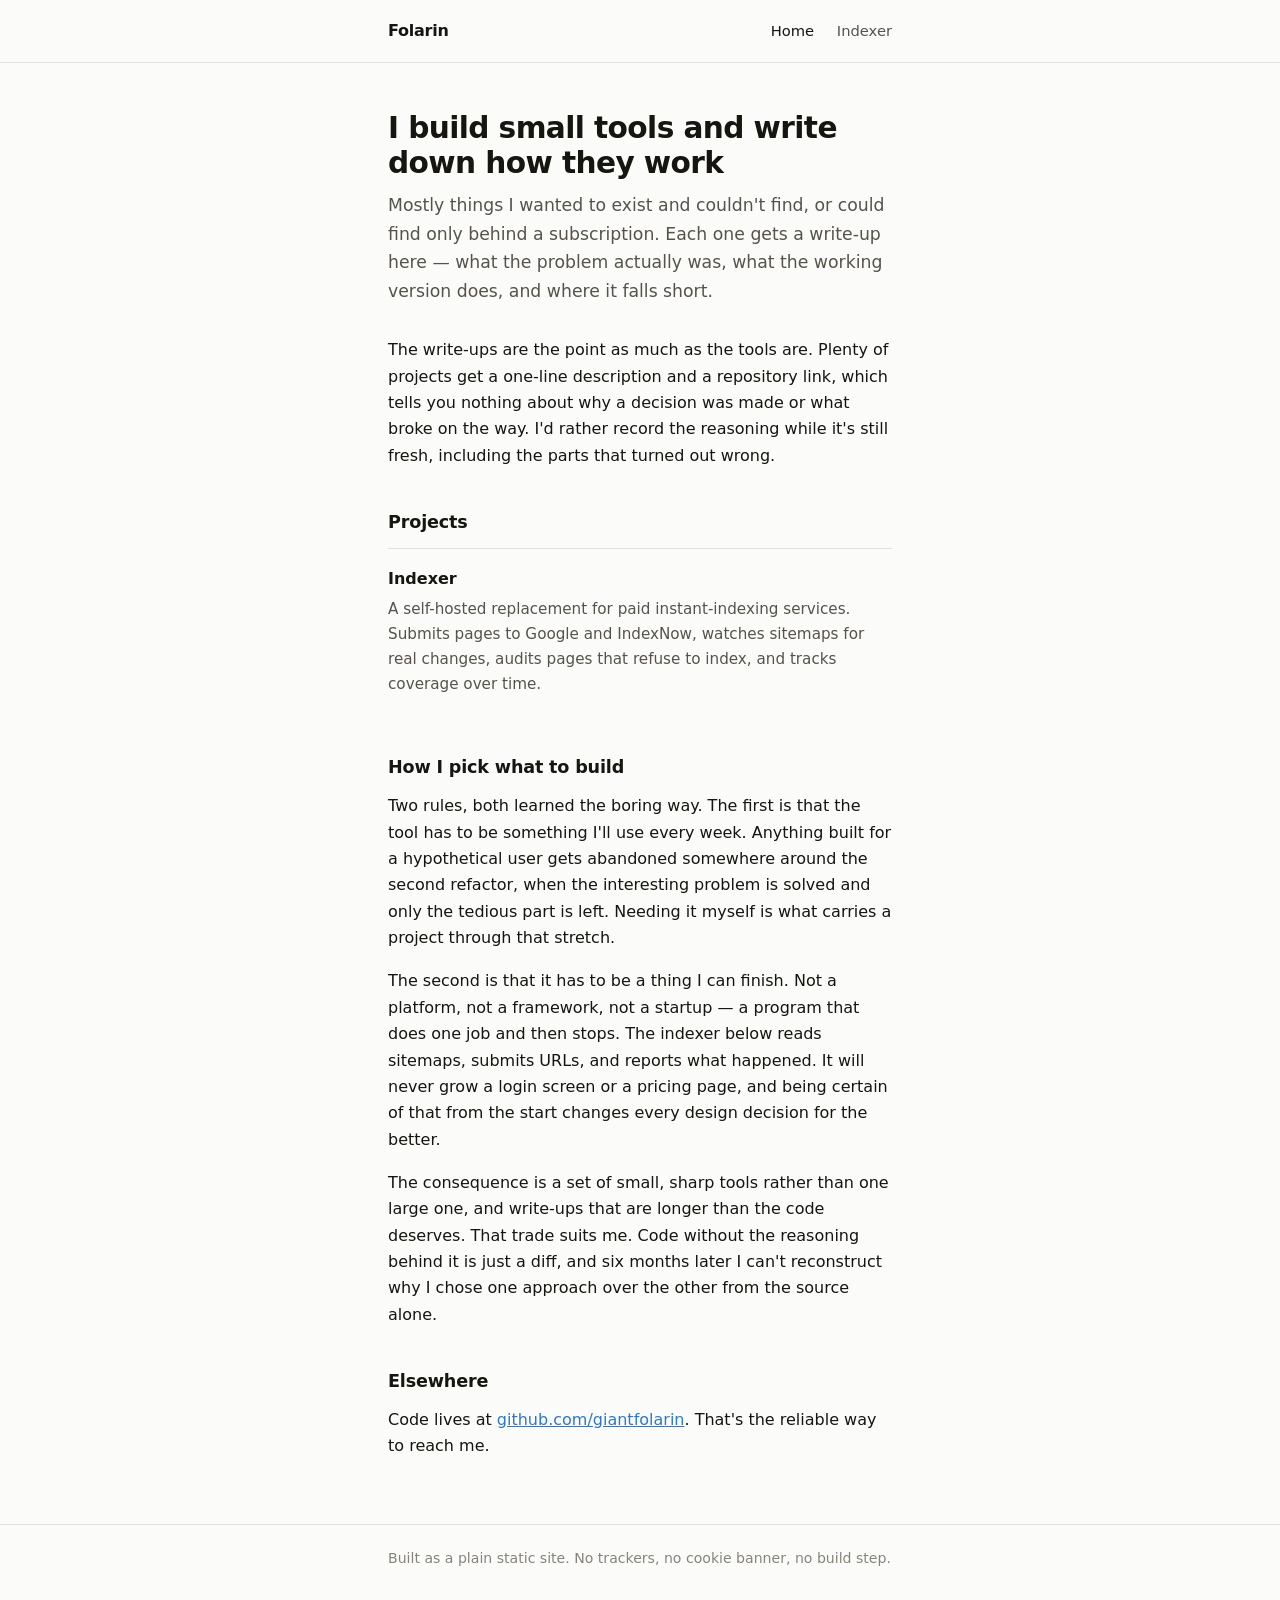
==== index.html @ a8b70e8b "Starter site: home, indexer write-up, sitemap, robots Plain static HTML, no build step. Pages carry " ====
<!doctype html>
<html lang="en">
<head>
<meta charset="utf-8">
<meta name="viewport" content="width=device-width, initial-scale=1">
<title>Folarin — building things on the web</title>
<meta name="description" content="Notes and projects from Folarin: small tools built for personal use, written up in detail so the working parts are visible.">
<link rel="canonical" href="https://giantfolarin.github.io/">
<link rel="stylesheet" href="/assets/style.css">
<meta property="og:title" content="Folarin — building things on the web">
<meta property="og:description" content="Small tools built for personal use, written up in detail.">
<meta property="og:url" content="https://giantfolarin.github.io/">
<meta property="og:type" content="website">
</head>
<body>

<header class="site">
  <div class="wrap">
    <a class="wordmark" href="/">Folarin</a>
    <nav>
      <a href="/" aria-current="page">Home</a>
      <a href="/projects/indexer.html">Indexer</a>
    </nav>
  </div>
</header>

<main class="wrap">
  <h1>I build small tools and write down how they work</h1>

  <p class="lede">Mostly things I wanted to exist and couldn't find, or could find
    only behind a subscription. Each one gets a write-up here — what the problem
    actually was, what the working version does, and where it falls short.</p>

  <p>The write-ups are the point as much as the tools are. Plenty of projects get
    a one-line description and a repository link, which tells you nothing about
    why a decision was made or what broke on the way. I'd rather record the
    reasoning while it's still fresh, including the parts that turned out wrong.</p>

  <h2>Projects</h2>

  <ul class="card-list">
    <li>
      <a href="/projects/indexer.html">Indexer</a>
      <p>A self-hosted replacement for paid instant-indexing services. Submits
        pages to Google and IndexNow, watches sitemaps for real changes, audits
        pages that refuse to index, and tracks coverage over time.</p>
    </li>
  </ul>

  <!-- Add your next project as another <li> in the list above, then add its
       URL to /sitemap.xml. The indexer picks up the change on its next sync. -->

  <h2>How I pick what to build</h2>

  <p>Two rules, both learned the boring way. The first is that the tool has to be
    something I'll use every week. Anything built for a hypothetical user gets
    abandoned somewhere around the second refactor, when the interesting problem
    is solved and only the tedious part is left. Needing it myself is what carries
    a project through that stretch.</p>

  <p>The second is that it has to be a thing I can finish. Not a platform, not a
    framework, not a startup — a program that does one job and then stops. The
    indexer below reads sitemaps, submits URLs, and reports what happened. It will
    never grow a login screen or a pricing page, and being certain of that from
    the start changes every design decision for the better.</p>

  <p>The consequence is a set of small, sharp tools rather than one large one, and
    write-ups that are longer than the code deserves. That trade suits me. Code
    without the reasoning behind it is just a diff, and six months later I can't
    reconstruct why I chose one approach over the other from the source alone.</p>

  <h2>Elsewhere</h2>

  <p>Code lives at <a href="https://github.com/giantfolarin" rel="me">github.com/giantfolarin</a>.
    That's the reliable way to reach me.</p>
</main>

<footer class="site">
  <div class="wrap">
    <p>Built as a plain static site. No trackers, no cookie banner, no build step.</p>
  </div>
</footer>

</body>
</html>
---- assets/style.css ----
:root {
  color-scheme: light;
  --bg: #fbfbf9;
  --surface: #ffffff;
  --ink: #16150f;
  --ink-soft: #55534a;
  --ink-muted: #86847a;
  --line: #e4e2d8;
  --accent: #2a78d6;
  --measure: 34rem;
}

@media (prefers-color-scheme: dark) {
  :root {
    color-scheme: dark;
    --bg: #12120f;
    --surface: #1a1a17;
    --ink: #f4f3ee;
    --ink-soft: #c0bdb1;
    --ink-muted: #8a887d;
    --line: #2b2b26;
    --accent: #6ba4e8;
  }
}

* { box-sizing: border-box; }

body {
  margin: 0;
  background: var(--bg);
  color: var(--ink);
  font: 16px/1.65 system-ui, -apple-system, "Segoe UI", sans-serif;
  -webkit-font-smoothing: antialiased;
}

.wrap {
  max-width: var(--measure);
  margin: 0 auto;
  padding: 0 1.25rem;
}

header.site {
  border-bottom: 1px solid var(--line);
  padding: 1.1rem 0;
  margin-bottom: 3rem;
}

header.site .wrap {
  display: flex;
  align-items: baseline;
  justify-content: space-between;
  gap: 1rem;
  flex-wrap: wrap;
}

.wordmark {
  font-weight: 650;
  letter-spacing: -0.015em;
  color: var(--ink);
  text-decoration: none;
}

nav a {
  color: var(--ink-soft);
  text-decoration: none;
  margin-left: 1.1rem;
  font-size: 0.92rem;
}
nav a:hover, nav a[aria-current="page"] { color: var(--ink); }

h1 {
  font-size: 1.85rem;
  line-height: 1.2;
  letter-spacing: -0.02em;
  margin: 0 0 0.6rem;
}

h2 {
  font-size: 1.1rem;
  letter-spacing: -0.01em;
  margin: 2.4rem 0 0.7rem;
}

.lede {
  font-size: 1.08rem;
  color: var(--ink-soft);
  margin: 0 0 2rem;
}

p, ul, ol { margin: 0 0 1.05rem; }
li { margin-bottom: 0.35rem; }

a { color: var(--accent); }
a:hover { text-decoration-thickness: 2px; }

time.stamp {
  display: block;
  font-size: 0.85rem;
  color: var(--ink-muted);
  margin-bottom: 1.6rem;
}

.card-list { list-style: none; padding: 0; margin: 0; }

.card-list li {
  border-top: 1px solid var(--line);
  padding: 1.1rem 0;
  margin: 0;
}

.card-list a { font-weight: 600; text-decoration: none; color: var(--ink); }
.card-list a:hover { color: var(--accent); }
.card-list p { margin: 0.25rem 0 0; color: var(--ink-soft); font-size: 0.95rem; }

code {
  font-family: ui-monospace, "Cascadia Code", Consolas, monospace;
  font-size: 0.88em;
  background: var(--surface);
  border: 1px solid var(--line);
  border-radius: 4px;
  padding: 0.1em 0.35em;
}

pre {
  background: var(--surface);
  border: 1px solid var(--line);
  border-radius: 8px;
  padding: 0.9rem 1rem;
  overflow-x: auto;
  font-size: 0.87rem;
  line-height: 1.55;
}
pre code { background: none; border: 0; padding: 0; }

blockquote {
  margin: 1.4rem 0;
  padding-left: 1rem;
  border-left: 3px solid var(--line);
  color: var(--ink-soft);
}

footer.site {
  border-top: 1px solid var(--line);
  margin-top: 4rem;
  padding: 1.4rem 0 3rem;
  color: var(--ink-muted);
  font-size: 0.88rem;
}
footer.site a { color: var(--ink-soft); }
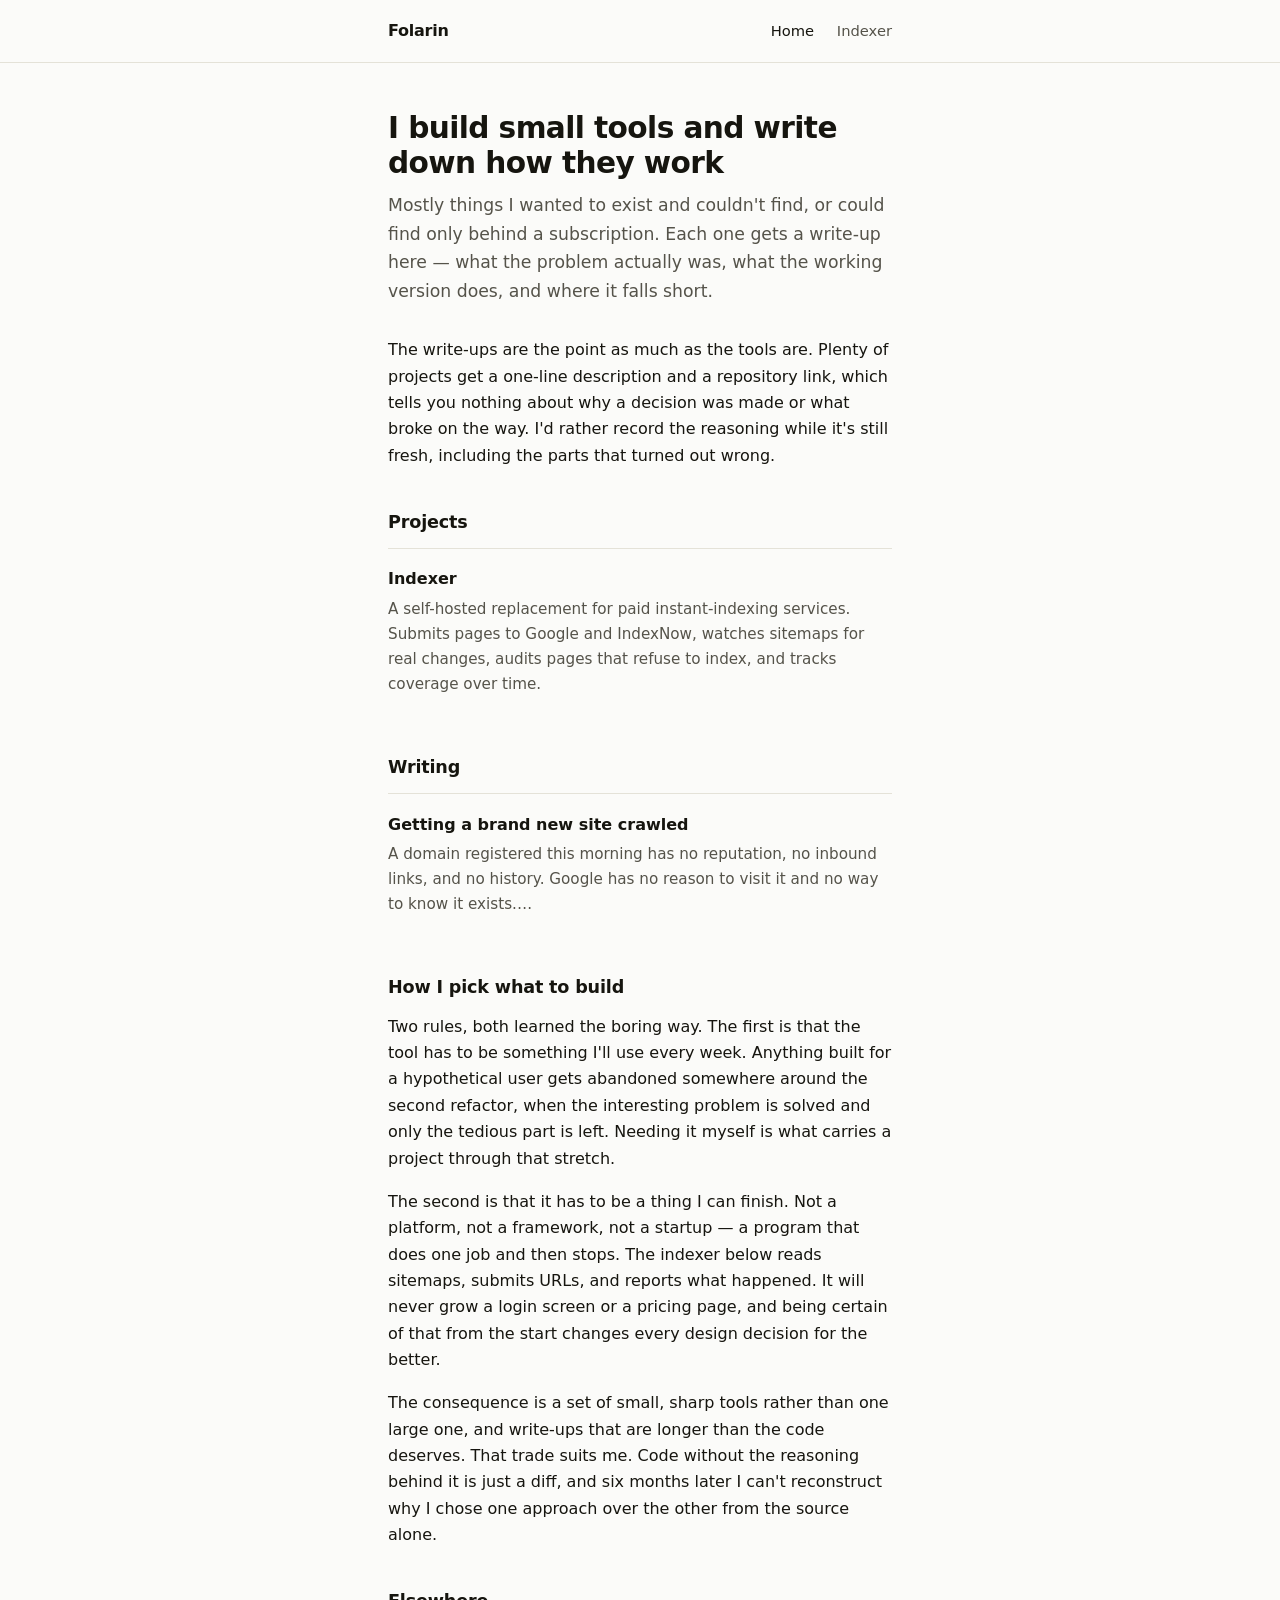
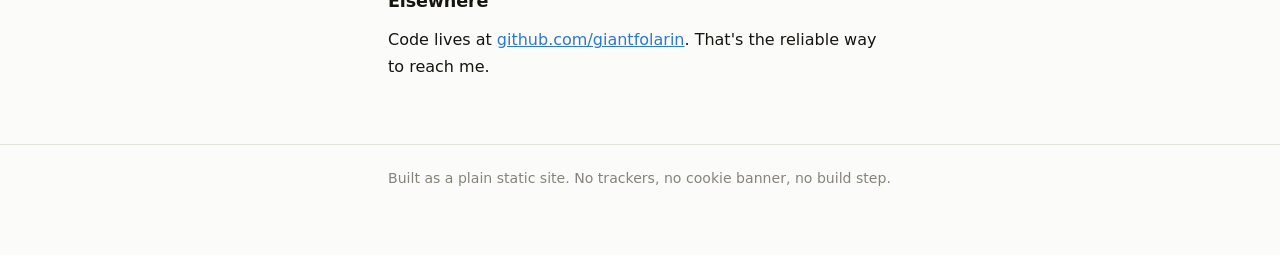
==== commit 6c712756: "Add post.py publishing pipeline and first post" ====
--- a/index.html
+++ b/index.html
@@ -47,8 +47,17 @@
     </li>
   </ul>
 
-  <!-- Add your next project as another <li> in the list above, then add its
-       URL to /sitemap.xml. The indexer picks up the change on its next sync. -->
+  <h2>Writing</h2>
+
+  <!-- Managed by post.py. Everything between the marker and </ul> is regenerated
+       on every publish, so edit posts.json rather than this list. -->
+  <ul class="card-list" id="posts">
+    <!-- posts:insert -->
+      <li>
+        <a href="/posts/getting-a-brand-new-site-crawled.html">Getting a brand new site crawled</a>
+        <p>A domain registered this morning has no reputation, no inbound links, and no history. Google has no reason to visit it and no way to know it exists.…</p>
+      </li>
+    </ul>
 
   <h2>How I pick what to build</h2>
 
